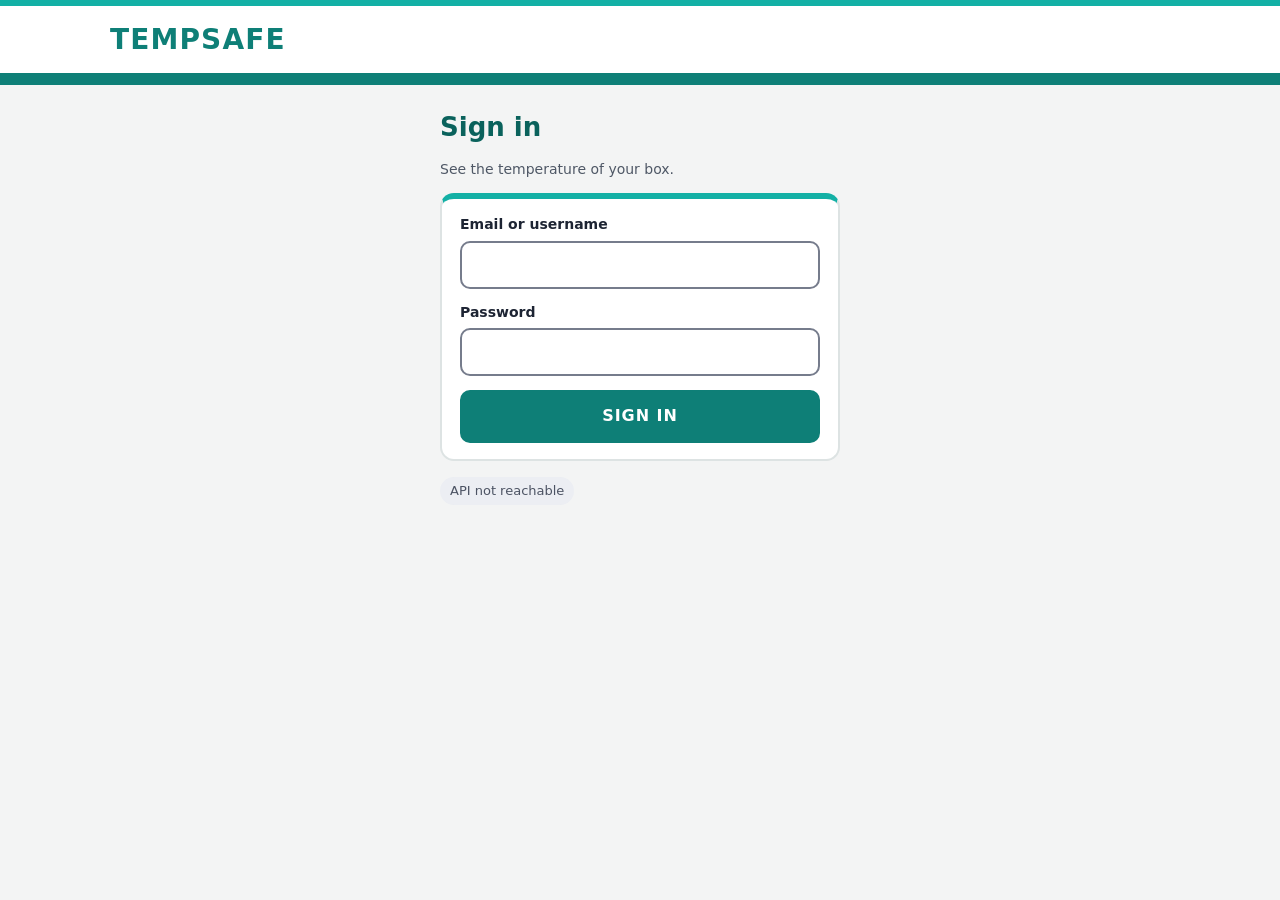
==== frontend/index.html @ 73cc368a "Redesign the dashboard and history for quick reading Show unread alerts, access, freshness and conta" ====
<!doctype html>
<html lang="en">
<head>
    <meta charset="utf-8">
    <meta content="width=device-width, initial-scale=1" name="viewport">
    <title>Sign in – TEMPSAFE</title>
    <link href="css/main.css?v=3" rel="stylesheet">
</head>
<body>
<header class="site-header">
    <div class="header-top">
        <span class="brand">TEMPSAFE</span>
    </div>
    <div aria-hidden="true" class="nav-bar nav-bar-thin"></div>
</header>
<main class="signin">
    <h1 class="signin-title">Sign in</h1>
    <p class="muted">See the temperature of your box.</p>

    <div class="banner" hidden id="signin-message" role="alert"></div>
    <form class="card" id="signin" method="post" novalidate>
        <label for="username">Email or username</label>
        <input autocomplete="username" id="username" name="username" required>
        <label for="password">Password</label>
        <input autocomplete="current-password" id="password" name="password" required type="password">
        <button class="btn" type="submit">Sign in</button>
    </form>

    <p><span class="api-status down" id="api-status" role="status">Checking API…</span></p>
</main>
<script src="js/api.js"></script>
<script src="js/main.js"></script>
<script src="js/signin.js"></script>
</body>
</html>
---- frontend/css/main.css ----
/* TEMPSAFE frontend styles.
   Teal medical palette. Text colours are checked for WCAG AA contrast:
   white on --teal 4.9:1, --teal-dark on --mint 6.5:1. The bright teal is only
   used for decoration (stripes and frames), never for text. */

:root {
    --teal: #0e7f77;
    --teal-dark: #0a625c;
    --teal-bright: #13b0a5;
    --mint: #e8f6f4;
    --mint-line: #b9e3de;
    --ink: #1d2433;
    --muted: #4f5866;
    --line: #dde3e3;
    --bg: #f3f4f4;
    --green: #1e6b34;
    --green-bg: #e5f3e8;
    --amber: #7a5600;
    --amber-bg: #fff3d1;
    --red: #a3222b;
    --red-bg: #fbe4e6;
    --grey: #4c5363;
    --grey-bg: #eceef3;
    --focus: #1d2433;
}

* {
    box-sizing: border-box;
}

body {
    margin: 0;
    font-family: Inter, system-ui, sans-serif;
    font-size: 16px;
    line-height: 1.4;
    color: var(--ink);
    background: var(--bg);
}

main {
    max-width: 760px;
    margin: 0 auto;
    padding: 24px 20px 40px;
}

main.wide {
    max-width: 1100px;
}

:focus-visible {
    outline: 3px solid var(--focus);
    outline-offset: 3px;
}

h1, h2, h3 {
    margin: 0;
}

.muted {
    color: var(--muted);
    font-size: 14px;
}

/* Text for screen readers only */
.visually-hidden {
    position: absolute;
    width: 1px;
    height: 1px;
    padding: 0;
    margin: -1px;
    overflow: hidden;
    clip: rect(0, 0, 0, 0);
    white-space: nowrap;
    border: 0;
}

/* ---------- Header: white brand row + teal navigation bar ---------- */
.site-header {
    background: #fff;
    border-top: 6px solid var(--teal-bright);
}

.header-top {
    max-width: 1100px;
    margin: 0 auto;
    padding: 14px 20px;
    display: flex;
    align-items: center;
    justify-content: space-between;
    gap: 12px;
}

.brand {
    margin: 0;
    font-size: 28px;
    font-weight: 800;
    letter-spacing: 0.04em;
    color: var(--teal);
}

.box-id {
    padding: 6px 12px;
    border: 2px solid var(--mint-line);
    border-radius: 99px;
    background: var(--mint);
    color: var(--teal-dark);
    font-size: 14px;
    font-weight: 700;
}

.nav-bar {
    background: var(--teal);
}

.nav {
    max-width: 1100px;
    margin: 0 auto;
    padding: 0 20px;
    display: flex;
    flex-wrap: wrap;
}

.nav a {
    display: inline-flex;
    align-items: center;
    justify-content: center;
    min-height: 52px;
    min-width: 120px;
    padding: 0 22px;
    border-right: 1px solid rgba(255, 255, 255, 0.25);
    color: #fff;
    font-weight: 700;
    letter-spacing: 0.06em;
    text-transform: uppercase;
    text-decoration: none;
}

.nav a:first-child {
    border-left: 1px solid rgba(255, 255, 255, 0.25);
}

.nav a:hover {
    background: var(--teal-dark);
}

.nav a[aria-current="page"] {
    background: var(--teal-dark);
    box-shadow: inset 0 -4px 0 #fff;
}

.nav a[data-signout] {
    margin-left: auto;
    border-left: 1px solid rgba(255, 255, 255, 0.25);
}

.nav a:focus-visible {
    outline: 3px solid #fff;
    outline-offset: -5px;
}

@media (max-width: 480px) {
    .nav {
        padding: 0;
    }

    .nav a {
        flex: 1;
        min-width: 0;
        padding: 0 8px;
        font-size: 14px;
        letter-spacing: 0.03em;
    }

    .nav a[data-signout] {
        margin-left: 0;
    }
}

/* ---------- Cards and frames ---------- */
.card,
.panel {
    background: #fff;
    border: 2px solid var(--line);
    border-radius: 14px;
    padding: 16px 18px;
    margin-bottom: 14px;
}

.panel-title {
    margin: 0 0 12px;
    font-size: 13px;
    font-weight: 800;
    letter-spacing: 0.08em;
    text-transform: uppercase;
    color: var(--teal-dark);
}

/* ---------- Forms and buttons ---------- */
label {
    display: block;
    font-size: 14px;
    font-weight: 700;
    margin-bottom: 6px;
}

input {
    width: 100%;
    min-height: 48px;
    font: inherit;
    padding: 10px 14px;
    border: 2px solid #767c8c;
    border-radius: 10px;
    margin-bottom: 14px;
}

.btn {
    display: block;
    width: 100%;
    min-height: 52px;
    padding: 13px;
    border: 2px solid var(--teal);
    border-radius: 10px;
    background: var(--teal);
    color: #fff;
    font: inherit;
    font-weight: 800;
    letter-spacing: 0.06em;
    text-transform: uppercase;
    text-align: center;
    text-decoration: none;
    cursor: pointer;
}

.btn:hover {
    background: var(--teal-dark);
}

.api-status {
    display: inline-block;
    padding: 5px 10px;
    border-radius: 99px;
    font-size: 13px;
}

.api-status.ok {
    background: var(--green-bg);
    color: var(--green);
}

.api-status.down {
    background: var(--grey-bg);
    color: var(--grey);
}

.banner {
    margin-bottom: 14px;
    padding: 12px 14px;
    border: 2px solid var(--mint-line);
    border-radius: 12px;
    background: var(--mint);
    color: var(--teal-dark);
    font-size: 15px;
}

.banner.error {
    background: var(--red-bg);
    border-color: var(--red);
    color: var(--red);
}

/* ---------- Sign-in page ---------- */
.signin {
    max-width: 440px;
}

.signin-title {
    margin-bottom: 4px;
    font-size: 26px;
    font-weight: 800;
    color: var(--teal-dark);
}

.signin .card {
    border-top: 6px solid var(--teal-bright);
}

/* ---------- Status card ---------- */
.status {
    margin-bottom: 14px;
    padding: 18px 20px;
    border: 3px solid;
    border-radius: 16px;
}

.status-row {
    display: flex;
    align-items: center;
    gap: 14px;
}

.status-icon {
    flex: none;
    display: flex;
    align-items: center;
    justify-content: center;
    width: 48px;
    height: 48px;
    border-radius: 50%;
    color: #fff;
    font-size: 24px;
    font-weight: 800;
}

.status-title {
    font-size: 32px;
    font-weight: 800;
    letter-spacing: 0.03em;
}

.value {
    margin-top: 12px;
    font-size: 64px;
    font-weight: 800;
    line-height: 1;
}

.value small {
    font-size: 30px;
}

.meta {
    margin-top: 10px;
    font-size: 15px;
    font-weight: 600;
    color: var(--ink);
}

.status .status-text {
    margin: 12px 0 0;
    font-size: 20px;
    font-weight: 800;
}

.normal {
    background: var(--green-bg);
    border-color: var(--green);
    color: var(--green);
}

.normal .status-icon {
    background: var(--green);
}

.warning {
    background: var(--amber-bg);
    border-color: #c89211;
    color: var(--amber);
}

.warning .status-icon {
    background: #946800;
}

.alert {
    background: var(--red-bg);
    border-color: var(--red);
    color: var(--red);
}

.alert .status-icon {
    background: var(--red);
}

.unknown {
    background: var(--grey-bg);
    border-color: #8a90a0;
    color: var(--grey);
}

.unknown .status-icon {
    background: var(--grey);
}

/* ---------- Details ---------- */
.details {
    margin-bottom: 14px;
    background: #fff;
    border: 2px solid var(--teal);
    border-radius: 14px;
}

.details summary {
    min-height: 52px;
    padding: 14px;
    color: var(--teal-dark);
    font-weight: 800;
    letter-spacing: 0.06em;
    text-transform: uppercase;
    text-align: center;
    cursor: pointer;
    list-style: none;
}

.details summary::-webkit-details-marker {
    display: none;
}

.details summary::after {
    content: " ▾";
}

.details[open] summary::after {
    content: " ▴";
}

.kv {
    display: grid;
    grid-template-columns: auto 1fr;
    margin: 0;
    font-size: 16px;
}

.kv dt,
.kv dd {
    margin: 0;
    padding: 10px 0;
    border-top: 1px solid var(--line);
}

.kv dt {
    padding-right: 16px;
    color: var(--muted);
    font-weight: 700;
}

.kv dd {
    font-weight: 600;
}

.details dl.kv {
    padding: 0 18px 8px;
}

/* ---------- Dashboard shortcuts: framed buttons ---------- */
.shortcuts {
    display: grid;
    grid-template-columns: repeat(3, 1fr);
    gap: 12px;
    margin-bottom: 14px;
}

.shortcut {
    display: flex;
    flex-direction: column;
    align-items: center;
    justify-content: center;
    gap: 6px;
    min-height: 96px;
    padding: 14px 8px;
    border: 2px solid var(--teal);
    border-radius: 14px;
    background: #fff;
    color: var(--teal-dark);
    font-weight: 800;
    letter-spacing: 0.04em;
    text-transform: uppercase;
    text-align: center;
    text-decoration: none;
}

.shortcut:hover {
    background: var(--mint);
}

.shortcut-icon {
    font-size: 28px;
    line-height: 1;
}

@media (max-width: 380px) {
    .shortcuts {
        grid-template-columns: 1fr;
    }

    .shortcut {
        flex-direction: row;
        min-height: 56px;
    }
}

/* ---------- Empty states ---------- */
.empty {
    padding: 28px 0;
    text-align: center;
}

.empty h2 {
    font-size: 22px;
}

.empty-icon {
    display: flex;
    align-items: center;
    justify-content: center;
    width: 88px;
    height: 88px;
    margin: 0 auto 16px;
    border-radius: 50%;
    background: var(--grey-bg);
    color: var(--grey);
    font-size: 40px;
    font-weight: 800;
}

/* ---------- Unread alert banner (usability test finding 1) ---------- */
.unread-alert {
    display: flex;
    flex-wrap: wrap;
    align-items: center;
    gap: 14px;
    margin-bottom: 14px;
    padding: 14px 18px;
    border-radius: 14px;
    background: #a4161a;
    color: #fff;
}

.unread-alert-icon {
    font-size: 30px;
    line-height: 1;
}

.unread-alert-text {
    flex: 1 1 180px;
}

.unread-alert-text h2 {
    font-size: 18px;
    color: #fff;
}

.unread-alert-text p {
    margin: 2px 0 0;
    font-size: 15px;
    color: #fff;
}

.unread-alert-btn {
    display: inline-flex;
    align-items: center;
    gap: 8px;
    min-height: 44px;
    padding: 0 22px;
    border: 2px solid #fff;
    border-radius: 99px;
    background: #fff;
    color: #a4161a;
    font-weight: 800;
    letter-spacing: 0.04em;
    text-transform: uppercase;
    text-decoration: none;
}

.unread-alert-btn:hover {
    background: var(--red-bg);
}

.unread-alert-btn:focus-visible {
    outline: 3px solid #fff;
    outline-offset: 3px;
}

/* ---------- History: period and view choosers ---------- */
.history-controls {
    display: grid;
    grid-template-columns: 1fr auto;
    gap: 14px;
    margin-bottom: 14px;
}

.history-controls .panel {
    margin: 0;
}

@media (max-width: 760px) {
    .history-controls {
        grid-template-columns: 1fr;
    }
}

.filter-row {
    display: flex;
    flex-wrap: wrap;
    align-items: flex-end;
    gap: 10px;
}

.filter-buttons,
.view-buttons {
    display: flex;
    flex-wrap: wrap;
    gap: 8px;
}

.filter-btn,
.view-btn {
    min-height: 44px;
    padding: 0 16px;
    border: 2px solid var(--teal);
    border-radius: 10px;
    background: #fff;
    color: var(--teal-dark);
    font: inherit;
    font-weight: 700;
    cursor: pointer;
}

.filter-btn:hover,
.view-btn:hover {
    background: var(--mint);
}

.filter-btn[aria-pressed="true"],
.view-btn[aria-pressed="true"] {
    background: var(--teal);
    color: #fff;
}

.view-btn {
    min-height: 52px;
    padding: 0 20px;
    font-weight: 800;
    letter-spacing: 0.04em;
    text-transform: uppercase;
}

.filter-date {
    display: flex;
    flex-direction: column;
    gap: 4px;
    margin: 0;
    font-weight: 700;
}

.filter-date input {
    width: auto;
    min-height: 44px;
    margin: 0;
    padding: 0 10px;
    border: 2px solid #767c8c;
}

.history-summary {
    margin: 0 0 14px;
    font-size: 15px;
    font-weight: 700;
    color: var(--teal-dark);
}

/* The chosen view: alerts, graph or readings */
.view {
    border-top: 6px solid var(--teal-bright);
}

.view:focus,
.view:focus-visible {
    outline: none;
}

/* ---------- Alerts table (FR-13) ---------- */
.periods-table,
.history-table {
    width: 100%;
    border-collapse: collapse;
    font-size: 16px;
}

.periods-table caption,
.history-table caption {
    padding-bottom: 10px;
    text-align: left;
    font-size: 13px;
    font-weight: 800;
    letter-spacing: 0.08em;
    text-transform: uppercase;
    color: var(--teal-dark);
}

.periods-table th,
.periods-table td,
.history-table th,
.history-table td {
    padding: 10px;
    text-align: left;
    vertical-align: top;
}

.periods-table thead th,
.history-table thead th {
    background: var(--mint);
    color: var(--teal-dark);
    font-size: 13px;
    font-weight: 800;
    letter-spacing: 0.04em;
    text-transform: uppercase;
    border-bottom: 2px solid var(--mint-line);
}

.periods-table tbody th,
.periods-table tbody td {
    background: var(--red-bg);
    color: var(--red);
    border-bottom: 2px solid #fff;
}

.periods-table tbody th {
    white-space: nowrap;
    font-weight: 800;
}

.periods-table td.period-date {
    white-space: nowrap;
    font-weight: 700;
}

.period-note {
    margin: 8px 0 0;
}

.period-none {
    margin: 0;
    padding: 18px;
    border-radius: 12px;
    background: var(--green-bg);
    color: var(--green);
    font-size: 18px;
    font-weight: 800;
    text-align: center;
}

/* ---------- Readings table ---------- */
.table-wrap {
    overflow-x: auto;
}

.history-table td {
    border-bottom: 1px solid var(--line);
}

.history-table tbody tr:nth-child(even) td {
    background: #fafbfb;
}

.cell-warning {
    color: var(--amber);
    font-weight: 700;
}

.tag {
    display: inline-block;
    padding: 3px 10px;
    border-radius: 99px;
    font-size: 13px;
    font-weight: 800;
    white-space: nowrap;
}

.tag.normal {
    background: var(--green-bg);
    color: var(--green);
}

.tag.warning {
    background: var(--amber-bg);
    color: var(--amber);
}

.tag.alert {
    background: var(--red-bg);
    color: var(--red);
}

.tag.unknown {
    background: var(--grey-bg);
    color: var(--grey);
}

@media (max-width: 480px) {
    .periods-table,
    .history-table {
        font-size: 14px;
    }

    .periods-table th,
    .periods-table td,
    .history-table th,
    .history-table td {
        padding: 8px 5px;
    }

    .periods-table tbody th,
    .periods-table td.period-date {
        white-space: normal;
    }
}

/* ---------- Graph ---------- */
.graph {
    margin: 0;
}

.graph svg {
    display: block;
    width: 100%;
    max-width: 720px;
    height: auto;
}

.graph-grid {
    stroke: var(--line);
    stroke-width: 1;
}

.graph-axis {
    fill: var(--muted);
    font-size: 13px;
}

.graph-line {
    fill: none;
    stroke: var(--teal);
    stroke-width: 2.5;
    stroke-linejoin: round;
}

.graph-point {
    fill: var(--teal);
}

.graph-point-high {
    fill: var(--red);
}

.graph-upper {
    stroke: var(--red);
    stroke-width: 1.5;
    stroke-dasharray: 6 4;
}

.graph-warning {
    stroke: #946800;
    stroke-width: 1.5;
    stroke-dasharray: 2 4;
}

.graph-legend {
    display: flex;
    flex-wrap: wrap;
    gap: 6px 18px;
    margin: 10px 0 0;
    padding: 0;
    list-style: none;
    font-size: 14px;
    font-weight: 600;
}

.graph-legend li {
    display: flex;
    align-items: center;
    gap: 6px;
}

.legend-upper,
.legend-warning {
    display: inline-block;
    width: 24px;
    border-top: 2px dashed var(--red);
}

.legend-warning {
    border-top: 2px dotted #946800;
}

.legend-high {
    display: inline-block;
    width: 10px;
    height: 10px;
    border-radius: 50%;
    background: var(--red);
}

.nav-bar-thin {
    height: 12px;
}

/* Missing data on the graph: thin grey dashes, clearly not a measured line */
.graph-gap {
    stroke: #8a90a0;
    stroke-width: 1.5;
    stroke-dasharray: 3 5;
}

.legend-gap {
    display: inline-block;
    width: 24px;
    border-top: 2px dashed #8a90a0;
}
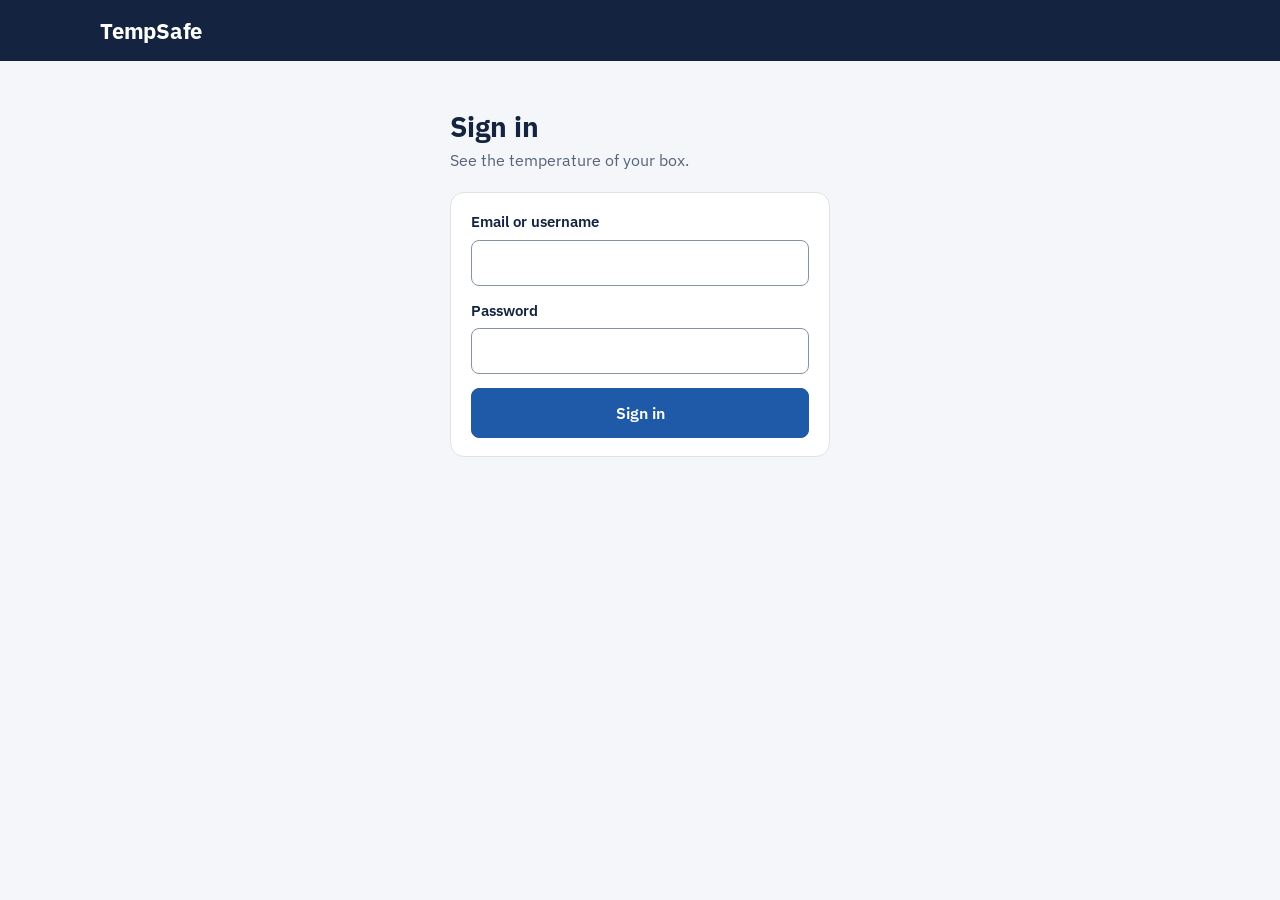
==== commit 9e3eca73: "Frontend: Alerts and Settings pages, notifications and new style Added the Alerts page. The Dashboar" ====
--- a/frontend/index.html
+++ b/frontend/index.html
@@ -3,13 +3,13 @@
 <head>
     <meta charset="utf-8">
     <meta content="width=device-width, initial-scale=1" name="viewport">
-    <title>Sign in – TEMPSAFE</title>
-    <link href="css/main.css?v=3" rel="stylesheet">
+    <title>Sign in – TempSafe</title>
+    <link href="css/main.css?v=35" rel="stylesheet">
 </head>
 <body>
 <header class="site-header">
     <div class="header-top">
-        <span class="brand">TEMPSAFE</span>
+        <span class="brand">TempSafe</span>
     </div>
     <div aria-hidden="true" class="nav-bar nav-bar-thin"></div>
 </header>
@@ -25,11 +25,9 @@
         <input autocomplete="current-password" id="password" name="password" required type="password">
         <button class="btn" type="submit">Sign in</button>
     </form>
-
-    <p><span class="api-status down" id="api-status" role="status">Checking API…</span></p>
 </main>
-<script src="js/api.js"></script>
-<script src="js/main.js"></script>
-<script src="js/signin.js"></script>
+<script src="js/api.js?v=35"></script>
+<script src="js/main.js?v=35"></script>
+<script src="js/signin.js?v=35"></script>
 </body>
 </html>
--- a/frontend/css/main.css
+++ b/frontend/css/main.css
@@ -1,59 +1,127 @@
-/* TEMPSAFE frontend styles.
-   Teal medical palette. Text colours are checked for WCAG AA contrast:
-   white on --teal 4.9:1, --teal-dark on --mint 6.5:1. The bright teal is only
-   used for decoration (stripes and frames), never for text. */
+/* TEMPSAFE styles.
+   Clinical, calm and easy to read at a glance in an ambulance.
+   - Navy for the frame (header), white cards on a cool grey page.
+   - One accent blue for actions. Green, amber and red are kept for status only.
+   - IBM Plex Sans (self-hosted, OFL licence) with tabular numbers for readings.
+   - Sentence case everywhere; no upper-case labels.
+   Contrast: all text pairs meet WCAG AA (4.5:1); lines and borders at least 3:1. */
+
+@font-face {
+    font-family: "IBM Plex Sans";
+    src: url("fonts/ibm-plex-sans-latin-400-normal.woff2") format("woff2");
+    font-weight: 400;
+    font-display: swap;
+}
+
+@font-face {
+    font-family: "IBM Plex Sans";
+    src: url("fonts/ibm-plex-sans-latin-500-normal.woff2") format("woff2");
+    font-weight: 500;
+    font-display: swap;
+}
+
+@font-face {
+    font-family: "IBM Plex Sans";
+    src: url("fonts/ibm-plex-sans-latin-600-normal.woff2") format("woff2");
+    font-weight: 600;
+    font-display: swap;
+}
+
+@font-face {
+    font-family: "IBM Plex Sans";
+    src: url("fonts/ibm-plex-sans-latin-700-normal.woff2") format("woff2");
+    font-weight: 700;
+    font-display: swap;
+}
 
 :root {
-    --teal: #0e7f77;
-    --teal-dark: #0a625c;
-    --teal-bright: #13b0a5;
-    --mint: #e8f6f4;
-    --mint-line: #b9e3de;
-    --ink: #1d2433;
-    --muted: #4f5866;
-    --line: #dde3e3;
-    --bg: #f3f4f4;
-    --green: #1e6b34;
-    --green-bg: #e5f3e8;
-    --amber: #7a5600;
-    --amber-bg: #fff3d1;
-    --red: #a3222b;
-    --red-bg: #fbe4e6;
-    --grey: #4c5363;
-    --grey-bg: #eceef3;
-    --focus: #1d2433;
+    /* Frame and text */
+    --navy: #14233f;
+    --navy-2: #1d3157;
+    --ink: #14233f;
+    --muted: #56647b;
+    --line: #dde3eb;
+    --line-strong: #8792a5;
+    --page: #f4f6f9;
+    --card: #ffffff;
+
+    /* Action colour */
+    --accent: #1e5aa8;
+    --accent-dark: #164784;
+    --accent-soft: #e8f0fa;
+
+    /* Status colours (text / background) */
+    --normal: #1b7a43;
+    --normal-bg: #e6f4ec;
+    --warning: #8a5800;
+    --warning-line: #c48a12;
+    --warning-bg: #fdf3dc;
+    --alert: #b42318;
+    --alert-bg: #fdecea;
+    --grey: #536074;
+    --grey-bg: #eef1f5;
+    --fault: #7c2d12;
+
+    /* Shape */
+    --radius-card: 14px;
+    --radius-control: 8px;
+    --focus: #1e5aa8;
+
+    /* Old names still used by a few rules */
+    --teal: var(--accent);
+    --teal-dark: var(--accent-dark);
+    --mint: var(--accent-soft);
+    --mint-line: #c5d7ee;
+    --green: var(--normal);
+    --green-bg: var(--normal-bg);
+    --amber: var(--warning);
+    --amber-bg: var(--warning-bg);
+    --red: var(--alert);
+    --red-bg: var(--alert-bg);
 }
 
 * {
     box-sizing: border-box;
 }
 
+html {
+    -webkit-text-size-adjust: 100%;
+}
+
 body {
     margin: 0;
-    font-family: Inter, system-ui, sans-serif;
+    font-family: "IBM Plex Sans", "Segoe UI", system-ui, sans-serif;
     font-size: 16px;
-    line-height: 1.4;
+    line-height: 1.5;
     color: var(--ink);
-    background: var(--bg);
+    background: var(--page);
+    font-variant-numeric: tabular-nums;
 }
 
 main {
     max-width: 760px;
     margin: 0 auto;
-    padding: 24px 20px 40px;
+    padding: 28px 20px 48px;
 }
 
 main.wide {
-    max-width: 1100px;
+    max-width: 1120px;
+}
+
+h1,
+h2,
+h3 {
+    margin: 0;
+    line-height: 1.25;
+}
+
+a {
+    color: var(--accent);
 }
 
 :focus-visible {
     outline: 3px solid var(--focus);
-    outline-offset: 3px;
-}
-
-h1, h2, h3 {
-    margin: 0;
+    outline-offset: 2px;
 }
 
 .muted {
@@ -61,7 +129,6 @@
     font-size: 14px;
 }
 
-/* Text for screen readers only */
 .visually-hidden {
     position: absolute;
     width: 1px;
@@ -74,16 +141,16 @@
     border: 0;
 }
 
-/* ---------- Header: white brand row + teal navigation bar ---------- */
+/* ---------- Header: one navy bar with brand, menu and sign out ---------- */
 .site-header {
-    background: #fff;
-    border-top: 6px solid var(--teal-bright);
+    background: var(--navy);
+    color: #fff;
 }
 
 .header-top {
-    max-width: 1100px;
+    max-width: 1120px;
     margin: 0 auto;
-    padding: 14px 20px;
+    padding: 14px 20px 0;
     display: flex;
     align-items: center;
     justify-content: space-between;
@@ -91,333 +158,1069 @@
 }
 
 .brand {
-    margin: 0;
-    font-size: 28px;
-    font-weight: 800;
-    letter-spacing: 0.04em;
-    color: var(--teal);
-}
-
-.box-id {
-    padding: 6px 12px;
-    border: 2px solid var(--mint-line);
-    border-radius: 99px;
-    background: var(--mint);
-    color: var(--teal-dark);
-    font-size: 14px;
+    font-size: 22px;
     font-weight: 700;
+    letter-spacing: -0.01em;
+    color: #fff;
+}
+
+.header-right {
+    display: flex;
+    align-items: center;
+    gap: 10px;
+}
+
+.signout-link {
+    display: inline-flex;
+    align-items: center;
+    min-height: 40px;
+    padding: 0 14px;
+    border: 1.5px solid rgba(255, 255, 255, 0.45);
+    border-radius: var(--radius-control);
+    color: #fff;
+    font-size: 15px;
+    font-weight: 500;
+    text-decoration: none;
+}
+
+.signout-link:hover {
+    background: var(--navy-2);
+}
+
+.signout-link:focus-visible {
+    outline-color: #fff;
 }
 
 .nav-bar {
-    background: var(--teal);
+    background: var(--navy);
+}
+
+.nav-bar-thin {
+    height: 14px;
 }
 
 .nav {
-    max-width: 1100px;
+    max-width: 1120px;
     margin: 0 auto;
-    padding: 0 20px;
-    display: flex;
-    flex-wrap: wrap;
+    padding: 6px 20px 0;
+    display: flex;
+    gap: 4px;
 }
 
 .nav a {
     display: inline-flex;
     align-items: center;
-    justify-content: center;
-    min-height: 52px;
-    min-width: 120px;
-    padding: 0 22px;
-    border-right: 1px solid rgba(255, 255, 255, 0.25);
+    min-height: 48px;
+    padding: 0 16px;
+    border-bottom: 3px solid transparent;
+    color: #c9d4e6;
+    font-size: 16px;
+    font-weight: 500;
+    text-decoration: none;
+}
+
+.nav a:hover {
     color: #fff;
-    font-weight: 700;
-    letter-spacing: 0.06em;
-    text-transform: uppercase;
-    text-decoration: none;
-}
-
-.nav a:first-child {
-    border-left: 1px solid rgba(255, 255, 255, 0.25);
-}
-
-.nav a:hover {
-    background: var(--teal-dark);
 }
 
 .nav a[aria-current="page"] {
-    background: var(--teal-dark);
-    box-shadow: inset 0 -4px 0 #fff;
-}
-
-.nav a[data-signout] {
-    margin-left: auto;
-    border-left: 1px solid rgba(255, 255, 255, 0.25);
+    color: #fff;
+    font-weight: 600;
+    border-bottom-color: #7fb2ef;
 }
 
 .nav a:focus-visible {
     outline: 3px solid #fff;
-    outline-offset: -5px;
+    outline-offset: -4px;
 }
 
 @media (max-width: 480px) {
+    .header-top {
+        padding: 12px 14px 0;
+    }
+
     .nav {
-        padding: 0;
+        padding: 4px 6px 0;
+        gap: 0;
     }
 
     .nav a {
         flex: 1;
-        min-width: 0;
-        padding: 0 8px;
+        justify-content: center;
+        padding: 0 4px;
         font-size: 14px;
-        letter-spacing: 0.03em;
-    }
-
-    .nav a[data-signout] {
-        margin-left: 0;
-    }
-}
-
-/* ---------- Cards and frames ---------- */
+    }
+}
+
+/* ---------- Cards and panels ---------- */
 .card,
 .panel {
-    background: #fff;
-    border: 2px solid var(--line);
-    border-radius: 14px;
-    padding: 16px 18px;
-    margin-bottom: 14px;
+    background: var(--card);
+    border: 1px solid var(--line);
+    border-radius: var(--radius-card);
+    padding: 18px 20px;
+    margin-bottom: 16px;
 }
 
 .panel-title {
     margin: 0 0 12px;
-    font-size: 13px;
-    font-weight: 800;
-    letter-spacing: 0.08em;
-    text-transform: uppercase;
-    color: var(--teal-dark);
+    font-size: 15px;
+    font-weight: 600;
+    color: var(--muted);
 }
 
 /* ---------- Forms and buttons ---------- */
 label {
     display: block;
-    font-size: 14px;
-    font-weight: 700;
     margin-bottom: 6px;
+    font-size: 15px;
+    font-weight: 600;
 }
 
 input {
     width: 100%;
-    min-height: 48px;
+    min-height: 46px;
+    margin-bottom: 14px;
+    padding: 10px 12px;
+    border: 1.5px solid var(--line-strong);
+    border-radius: var(--radius-control);
     font: inherit;
-    padding: 10px 14px;
-    border: 2px solid #767c8c;
-    border-radius: 10px;
-    margin-bottom: 14px;
+    color: var(--ink);
+    background: #fff;
+}
+
+input:focus-visible {
+    outline-offset: 0;
+    border-color: var(--accent);
 }
 
 .btn {
     display: block;
     width: 100%;
-    min-height: 52px;
-    padding: 13px;
-    border: 2px solid var(--teal);
-    border-radius: 10px;
-    background: var(--teal);
+    min-height: 48px;
+    padding: 12px;
+    border: 1.5px solid var(--accent);
+    border-radius: var(--radius-control);
+    background: var(--accent);
     color: #fff;
     font: inherit;
-    font-weight: 800;
-    letter-spacing: 0.06em;
-    text-transform: uppercase;
+    font-weight: 600;
     text-align: center;
     text-decoration: none;
     cursor: pointer;
 }
 
 .btn:hover {
-    background: var(--teal-dark);
+    background: var(--accent-dark);
+}
+
+.btn:disabled {
+    opacity: 0.6;
+    cursor: wait;
+}
+
+.btn-secondary {
+    background: #fff;
+    color: var(--accent);
+}
+
+.btn-secondary:hover {
+    background: var(--accent-soft);
+}
+
+.banner {
+    margin-bottom: 16px;
+    padding: 12px 16px;
+    border: 1px solid #c5d7ee;
+    border-radius: var(--radius-control);
+    background: var(--accent-soft);
+    color: var(--accent-dark);
+    font-size: 15px;
+}
+
+.banner.error {
+    border-color: #f1b3ad;
+    background: var(--alert-bg);
+    color: var(--alert);
+}
+
+.banner.success {
+    border-color: #a9d8bb;
+    background: var(--normal-bg);
+    color: var(--normal);
 }
 
 .api-status {
+    display: none;
+}
+
+/* ---------- Sign-in page ---------- */
+.signin {
+    max-width: 420px;
+    padding-top: 48px;
+}
+
+.signin-title {
+    margin-bottom: 4px;
+    font-size: 28px;
+    font-weight: 700;
+}
+
+.signin .muted {
+    margin: 0 0 20px;
+    font-size: 16px;
+}
+
+/* ---------- Status colours shared by tiles, tags and cards ---------- */
+.status-row {
+    display: flex;
+    align-items: center;
+    gap: 10px;
+}
+
+.status-icon {
+    flex: none;
+    display: inline-flex;
+    align-items: center;
+    justify-content: center;
+    width: 32px;
+    height: 32px;
+    border-radius: 50%;
+    color: #fff;
+    font-size: 17px;
+    font-weight: 700;
+}
+
+.status-title {
+    font-size: 22px;
+    font-weight: 700;
+}
+
+.value {
+    font-size: 64px;
+    font-weight: 600;
+    line-height: 1;
+    letter-spacing: -0.02em;
+}
+
+.value small {
+    margin-left: 2px;
+    font-size: 26px;
+    font-weight: 500;
+    letter-spacing: 0;
+}
+
+.value-old {
+    color: var(--grey);
+}
+
+.status-for {
     display: inline-block;
-    padding: 5px 10px;
-    border-radius: 99px;
-    font-size: 13px;
-}
-
-.api-status.ok {
-    background: var(--green-bg);
-    color: var(--green);
-}
-
-.api-status.down {
+    margin-top: 12px;
+    padding: 3px 12px;
+    border-radius: 999px;
+    background: rgba(20, 35, 63, 0.08);
+    font-size: 15px;
+    font-weight: 600;
+}
+
+.normal { color: var(--normal); }
+.normal .status-icon { background: var(--normal); }
+.warning { color: var(--warning); }
+.warning .status-icon { background: var(--warning-line); color: #3d2700; }
+.alert { color: var(--alert); }
+.alert .status-icon { background: var(--alert); }
+.unknown { color: var(--grey); }
+.unknown .status-icon { background: var(--grey); }
+
+/* ---------- Dashboard ---------- */
+.tiles {
+    display: grid;
+    grid-template-columns: 1.6fr 1fr 1fr 1fr;
+    gap: 16px;
+    margin-bottom: 16px;
+}
+
+@media (max-width: 960px) {
+    .tiles {
+        grid-template-columns: 1fr 1fr;
+    }
+
+    .tile-main {
+        grid-column: 1 / -1;
+    }
+}
+
+@media (max-width: 560px) {
+    .tiles {
+        grid-template-columns: 1fr;
+    }
+}
+
+.tile {
+    padding: 18px 20px;
+    border: 1px solid var(--line);
+    border-radius: var(--radius-card);
+    background: var(--card);
+}
+
+.tile-label {
+    margin: 0 0 10px;
+    font-size: 15px;
+    font-weight: 500;
+    color: var(--muted);
+}
+
+.tile-value {
+    font-size: 32px;
+    font-weight: 600;
+    line-height: 1.1;
+    letter-spacing: -0.01em;
+    white-space: nowrap;
+    color: var(--ink);
+}
+
+.tile-value small {
+    margin-left: 2px;
+    font-size: 17px;
+    font-weight: 500;
+}
+
+.tile-sub {
+    margin: 8px 0 0;
+    font-size: 14px;
+    color: var(--muted);
+}
+
+.tile-alert .tile-value {
+    color: var(--alert);
+}
+
+.tile-none {
+    font-size: 22px;
+    font-weight: 600;
+}
+
+/* The status tile is the one strong element on the page: a status band on the left. */
+.tile.tile-main {
+    position: relative;
+    padding-left: 26px;
+    overflow: hidden;
+}
+
+.tile.tile-main::before {
+    content: "";
+    position: absolute;
+    inset: 0 auto 0 0;
+    width: 8px;
+    background: currentColor;
+}
+
+.tile-main .value {
+    margin-top: 14px;
+}
+
+.tile.tile-main.normal { background: var(--normal-bg); border-color: #b9dcc7; }
+.tile.tile-main.warning { background: var(--warning-bg); border-color: #ecd29a; }
+.tile.tile-main.alert { background: var(--alert-bg); border-color: #f1b3ad; }
+.tile.tile-main.unknown { background: var(--grey-bg); border-color: var(--line); }
+
+.tile-chart {
+    margin-bottom: 16px;
+}
+
+.mini-chart {
+    display: block;
+    width: 100%;
+    height: auto;
+}
+
+.mini-chart .graph-axis {
+    font-size: 15px;
+}
+
+.mini-chart .graph-seg {
+    stroke-width: 3.5;
+}
+
+@media (max-width: 600px) {
+    .mini-chart .graph-axis {
+        font-size: 30px;
+    }
+
+    .mini-chart .graph-seg {
+        stroke-width: 7;
+    }
+}
+
+.chart-empty {
+    margin: 24px 0;
+}
+
+/* Alert banner on the dashboard */
+.unread-alert {
+    display: flex;
+    flex-wrap: wrap;
+    align-items: center;
+    gap: 12px 14px;
+    margin-bottom: 16px;
+    padding: 16px 20px;
+    border-radius: var(--radius-card);
+    background: var(--alert);
+    color: #fff;
+}
+
+.alert-banner-stacked {
+    display: grid;
+    grid-template-columns: auto 1fr;
+}
+
+.alert-banner-stacked .unread-alert-btn {
+    grid-column: 2;
+    justify-self: start;
+}
+
+.unread-alert-icon {
+    font-size: 26px;
+    line-height: 1;
+}
+
+.unread-alert-text h2 {
+    font-size: 19px;
+    font-weight: 600;
+    color: #fff;
+}
+
+.unread-alert-btn {
+    display: inline-flex;
+    align-items: center;
+    gap: 8px;
+    min-height: 44px;
+    padding: 0 20px;
+    border-radius: var(--radius-control);
+    background: #fff;
+    color: var(--alert);
+    font-weight: 600;
+    text-decoration: none;
+}
+
+.unread-alert-btn:hover {
+    background: #fff4f3;
+}
+
+.unread-alert-btn:focus-visible {
+    outline: 3px solid #fff;
+    outline-offset: 3px;
+}
+
+/* Quick links under the dashboard */
+.shortcuts {
+    display: grid;
+    grid-template-columns: repeat(3, 1fr);
+    gap: 16px;
+}
+
+.shortcut {
+    display: flex;
+    align-items: center;
+    justify-content: center;
+    gap: 10px;
+    min-height: 64px;
+    padding: 12px;
+    border: 1px solid var(--line);
+    border-radius: var(--radius-card);
+    background: var(--card);
+    color: var(--accent);
+    font-size: 17px;
+    font-weight: 600;
+    text-decoration: none;
+}
+
+.shortcut:hover {
+    border-color: var(--accent);
+    background: var(--accent-soft);
+}
+
+.shortcut-icon {
+    font-size: 20px;
+    line-height: 1;
+}
+
+@media (max-width: 560px) {
+    .shortcuts {
+        grid-template-columns: 1fr;
+        gap: 10px;
+    }
+}
+
+/* Empty states */
+.empty {
+    padding: 32px 0;
+    text-align: center;
+}
+
+.empty h2 {
+    font-size: 22px;
+}
+
+.empty-icon {
+    display: flex;
+    align-items: center;
+    justify-content: center;
+    width: 72px;
+    height: 72px;
+    margin: 0 auto 14px;
+    border-radius: 50%;
     background: var(--grey-bg);
     color: var(--grey);
-}
-
-.banner {
-    margin-bottom: 14px;
-    padding: 12px 14px;
-    border: 2px solid var(--mint-line);
-    border-radius: 12px;
-    background: var(--mint);
-    color: var(--teal-dark);
+    font-size: 32px;
+}
+
+/* ---------- History and Alerts: period and view choosers ---------- */
+.history-controls {
+    display: grid;
+    grid-template-columns: 1fr auto;
+    gap: 16px;
+    margin-bottom: 16px;
+}
+
+.history-controls .panel {
+    margin: 0;
+}
+
+@media (max-width: 760px) {
+    .history-controls {
+        grid-template-columns: 1fr;
+    }
+}
+
+.filter-row {
+    display: flex;
+    flex-wrap: wrap;
+    align-items: flex-end;
+    gap: 10px;
+}
+
+.filter-buttons,
+.view-buttons {
+    display: inline-flex;
+    flex-wrap: wrap;
+    gap: 0;
+    padding: 3px;
+    border-radius: 10px;
+    background: var(--grey-bg);
+}
+
+.filter-btn,
+.view-btn {
+    min-height: 42px;
+    padding: 0 18px;
+    border: 0;
+    border-radius: var(--radius-control);
+    background: transparent;
+    color: var(--ink);
+    font: inherit;
+    font-weight: 500;
+    cursor: pointer;
+}
+
+.filter-btn:hover,
+.view-btn:hover {
+    background: #e2e7ee;
+}
+
+.filter-btn[aria-pressed="true"],
+.view-btn[aria-pressed="true"] {
+    background: #fff;
+    color: var(--accent);
+    font-weight: 600;
+    box-shadow: 0 1px 3px rgba(20, 35, 63, 0.15);
+}
+
+.filter-date {
+    display: flex;
+    flex-direction: column;
+    gap: 4px;
+    margin: 0;
+    font-size: 14px;
+    font-weight: 500;
+    color: var(--muted);
+}
+
+.filter-date input {
+    width: auto;
+    min-height: 48px;
+    margin: 0;
+    padding: 0 10px;
+}
+
+.history-summary {
+    margin: 0 0 14px;
     font-size: 15px;
-}
-
-.banner.error {
-    background: var(--red-bg);
-    border-color: var(--red);
-    color: var(--red);
-}
-
-/* ---------- Sign-in page ---------- */
-.signin {
-    max-width: 440px;
-}
-
-.signin-title {
-    margin-bottom: 4px;
-    font-size: 26px;
-    font-weight: 800;
-    color: var(--teal-dark);
-}
-
-.signin .card {
-    border-top: 6px solid var(--teal-bright);
-}
-
-/* ---------- Status card ---------- */
-.status {
-    margin-bottom: 14px;
-    padding: 18px 20px;
-    border: 3px solid;
-    border-radius: 16px;
-}
-
-.status-row {
-    display: flex;
-    align-items: center;
-    gap: 14px;
-}
-
-.status-icon {
-    flex: none;
-    display: flex;
+    font-weight: 500;
+    color: var(--muted);
+}
+
+/* The chosen view */
+.view:focus,
+.view:focus-visible {
+    outline: none;
+}
+
+/* ---------- Tables ---------- */
+.table-wrap {
+    overflow-x: auto;
+}
+
+.history-table {
+    width: 100%;
+    border-collapse: collapse;
+    font-size: 16px;
+}
+
+.history-table caption,
+.state-title {
+    margin: 0 0 12px;
+    padding: 0;
+    text-align: left;
+    font-size: 20px;
+    font-weight: 600;
+    color: var(--ink);
+}
+
+.history-table caption {
+    padding-bottom: 12px;
+}
+
+.history-table th,
+.history-table td {
+    padding: 12px;
+    text-align: left;
+    border-bottom: 1px solid var(--line);
+}
+
+.history-table thead th {
+    font-size: 14px;
+    font-weight: 600;
+    color: var(--muted);
+    border-bottom: 1.5px solid var(--line-strong);
+}
+
+.history-table tbody tr:hover td {
+    background: #f8fafc;
+}
+
+.period-date {
+    white-space: nowrap;
+}
+
+.cell-warning {
+    color: var(--warning);
+    font-weight: 600;
+}
+
+.tag {
+    display: inline-flex;
+    align-items: center;
+    gap: 4px;
+    padding: 2px 10px;
+    border-radius: 999px;
+    font-size: 14px;
+    font-weight: 600;
+    white-space: nowrap;
+}
+
+.tag.normal { background: var(--normal-bg); color: var(--normal); }
+.tag.warning { background: var(--warning-bg); color: var(--warning); }
+.tag.alert { background: var(--alert-bg); color: var(--alert); }
+.tag.unknown { background: var(--grey-bg); color: var(--grey); }
+
+.period-none {
+    margin: 0;
+    padding: 20px;
+    border-radius: var(--radius-control);
+    background: var(--normal-bg);
+    color: var(--normal);
+    font-size: 17px;
+    font-weight: 600;
+    text-align: center;
+}
+
+.period-note {
+    margin: 10px 0 0;
+}
+
+.now-chip {
+    display: inline-block;
+    padding: 1px 10px;
+    border-radius: 999px;
+    background: var(--alert);
+    color: #fff;
+    font-size: 14px;
+    font-weight: 600;
+}
+
+/* Notification history and Issues: one row per status change.
+   Each row is lightly tinted with its status colour; the status is a dot and a word. */
+.state-table {
+    width: 100%;
+    border-collapse: separate;
+    border-spacing: 0 6px;
+    font-size: 16px;
+}
+
+.state-table thead th {
+    padding: 0 18px 4px;
+    text-align: left;
+    font-size: 14px;
+    font-weight: 500;
+    color: var(--muted);
+}
+
+.state-table tbody th,
+.state-table tbody td {
+    padding: 14px 18px;
+    text-align: left;
+    background: #fff;
+    border-top: 1px solid var(--line);
+    border-bottom: 1px solid var(--line);
+    font-weight: 400;
+    color: var(--ink);
+    white-space: nowrap;
+}
+
+.state-table tbody th {
+    border-left: 1px solid var(--line);
+    border-radius: 10px 0 0 10px;
+}
+
+.state-table tbody td:last-child {
+    border-right: 1px solid var(--line);
+    border-radius: 0 10px 10px 0;
+}
+
+.state-peak {
+    font-size: 17px;
+    font-weight: 500 !important;
+}
+
+/* Status: a coloured dot and the word in the status colour */
+.state-pill {
+    display: inline-flex;
+    align-items: center;
+    gap: 10px;
+    font-size: 16px;
+    font-weight: 600;
+}
+
+.state-pill > span[aria-hidden="true"] {
+    display: inline-flex;
     align-items: center;
     justify-content: center;
-    width: 48px;
-    height: 48px;
+    width: 24px;
+    height: 24px;
     border-radius: 50%;
     color: #fff;
-    font-size: 24px;
-    font-weight: 800;
-}
-
-.status-title {
-    font-size: 32px;
-    font-weight: 800;
-    letter-spacing: 0.03em;
-}
-
-.value {
-    margin-top: 12px;
-    font-size: 64px;
-    font-weight: 800;
-    line-height: 1;
-}
-
-.value small {
-    font-size: 30px;
-}
-
-.meta {
-    margin-top: 10px;
+    font-size: 13px;
+}
+
+.state-table tr.state-hot th, .state-table tr.state-hot td { background: #fdf4f3; border-color: #f4cfcb; }
+.state-hot .state-pill { color: var(--alert); }
+.state-hot .state-pill > span[aria-hidden="true"] { background: var(--alert); }
+
+.state-table tr.state-warning th, .state-table tr.state-warning td { background: #fffaf0; border-color: #f0dfb3; }
+.state-warning .state-pill { color: var(--warning); }
+.state-warning .state-pill > span[aria-hidden="true"] { background: var(--warning-line); color: #3d2700; }
+
+.state-table tr.state-normal th, .state-table tr.state-normal td { background: #fff; }
+.state-normal .state-pill { color: var(--normal); }
+.state-normal .state-pill > span[aria-hidden="true"] { background: var(--normal); }
+
+.state-table tr.state-fault th, .state-table tr.state-fault td { background: #fbf5f2; border-color: #ebd3c7; }
+.state-fault .state-pill { color: var(--fault); }
+.state-fault .state-pill > span[aria-hidden="true"] { background: var(--fault); }
+
+.state-table tr.state-offline th, .state-table tr.state-offline td { background: #f6f7f9; }
+.state-offline .state-pill { color: var(--grey); }
+.state-offline .state-pill > span[aria-hidden="true"] { background: var(--grey); }
+
+.state-table .now-chip {
+    background: transparent;
+    border: 1.5px solid currentColor;
+    color: var(--ink);
+}
+
+/* Phone: each row becomes a card with labels */
+@media (max-width: 600px) {
+    .state-table,
+    .state-table tbody,
+    .state-table tr,
+    .state-table th,
+    .state-table td {
+        display: block;
+    }
+
+    .state-table thead {
+        position: absolute;
+        width: 1px;
+        height: 1px;
+        overflow: hidden;
+        clip: rect(0, 0, 0, 0);
+    }
+
+    .state-table tr {
+        margin-bottom: 10px;
+        border: 1px solid var(--line);
+        border-radius: 10px;
+        background: #fff;
+        overflow: hidden;
+    }
+
+    tr.state-hot { border-color: #f4cfcb; background: #fdf4f3; }
+    tr.state-warning { border-color: #f0dfb3; background: #fffaf0; }
+    tr.state-fault { border-color: #ebd3c7; background: #fbf5f2; }
+    tr.state-offline { background: #f6f7f9; }
+
+    .state-table tbody th,
+    .state-table tbody td {
+        display: flex;
+        justify-content: space-between;
+        gap: 12px;
+        padding: 7px 14px;
+        border: 0 !important;
+        border-radius: 0 !important;
+        background: transparent;
+        white-space: normal;
+    }
+
+    .state-table tbody th {
+        padding-top: 12px;
+    }
+
+    .state-table tbody td:last-child {
+        padding-bottom: 12px;
+    }
+
+    .state-table tbody td::before {
+        content: attr(data-label);
+        color: var(--muted);
+        font-size: 14px;
+    }
+}
+
+/* ---------- Graph ---------- */
+.graph {
+    margin: 0;
+    padding: 18px 18px 12px;
+    border: 1px solid var(--line);
+    border-radius: var(--radius-card);
+    background: #fff;
+    overflow-x: auto;
+}
+
+.graph svg {
+    display: block;
+    width: 100%;
+    min-width: 560px;
+    height: auto;
+}
+
+.graph-head {
+    display: flex;
+    flex-wrap: wrap;
+    align-items: center;
+    justify-content: space-between;
+    gap: 8px;
+    margin-bottom: 4px;
+}
+
+.graph-name {
+    font-size: 20px;
+    font-weight: 600;
+}
+
+.graph-date {
+    padding: 4px 12px;
+    border-radius: 999px;
+    background: var(--accent-soft);
+    color: var(--accent-dark);
     font-size: 15px;
     font-weight: 600;
-    color: var(--ink);
-}
-
-.status .status-text {
-    margin: 12px 0 0;
-    font-size: 20px;
-    font-weight: 800;
-}
-
-.normal {
-    background: var(--green-bg);
-    border-color: var(--green);
-    color: var(--green);
-}
-
-.normal .status-icon {
-    background: var(--green);
-}
-
-.warning {
-    background: var(--amber-bg);
-    border-color: #c89211;
-    color: var(--amber);
-}
-
-.warning .status-icon {
-    background: #946800;
-}
-
-.alert {
-    background: var(--red-bg);
-    border-color: var(--red);
-    color: var(--red);
-}
-
-.alert .status-icon {
-    background: var(--red);
-}
-
-.unknown {
-    background: var(--grey-bg);
-    border-color: #8a90a0;
-    color: var(--grey);
-}
-
-.unknown .status-icon {
-    background: var(--grey);
-}
-
-/* ---------- Details ---------- */
-.details {
-    margin-bottom: 14px;
-    background: #fff;
-    border: 2px solid var(--teal);
-    border-radius: 14px;
-}
-
-.details summary {
-    min-height: 52px;
+}
+
+.graph-grid { stroke: #e7ebf1; stroke-width: 1; }
+.graph-grid-v { stroke: #eef1f5; stroke-width: 1; }
+.graph-axis { fill: var(--muted); font-size: 14px; }
+.graph-axis-title { fill: var(--muted); font-size: 14px; font-weight: 600; }
+.graph-axis-line { stroke: var(--line-strong); stroke-width: 1.5; }
+
+.graph-upper { stroke: var(--alert); stroke-width: 1.5; stroke-dasharray: 6 5; }
+.graph-warning { stroke: var(--warning-line); stroke-width: 1.5; stroke-dasharray: 2 5; }
+
+.graph-seg { stroke-width: 3; stroke-linecap: round; }
+.graph-seg.line-normal { stroke: var(--normal); }
+.graph-seg.line-warning { stroke: var(--warning-line); }
+.graph-seg.line-alert { stroke: var(--alert); }
+.graph-dot.line-normal { fill: var(--normal); }
+.graph-dot.line-warning { fill: var(--warning-line); }
+.graph-dot.line-alert { fill: var(--alert); }
+
+.graph-hit { fill: transparent; }
+.graph-hit:hover { fill: rgba(20, 35, 63, 0.15); }
+
+.band-fault { fill: var(--alert); fill-opacity: 0.16; }
+.band-nodata,
+.band-gap { fill: #8792a5; fill-opacity: 0.18; }
+
+.graph-legend {
+    display: flex;
+    flex-wrap: wrap;
+    gap: 6px 20px;
+    margin: 10px 0 0;
+    padding: 0;
+    list-style: none;
+    font-size: 14px;
+    color: var(--muted);
+}
+
+.graph-legend li {
+    display: flex;
+    align-items: center;
+    gap: 8px;
+}
+
+.legend-line {
+    display: inline-block;
+    width: 22px;
+    border-top: 3px solid;
+}
+
+.legend-line.line-normal { border-top-color: var(--normal); }
+.legend-line.line-warning { border-top-color: var(--warning-line); }
+.legend-line.line-alert { border-top-color: var(--alert); }
+
+.legend-upper {
+    display: inline-block;
+    width: 22px;
+    border-top: 2px dashed var(--alert);
+}
+
+.legend-band {
+    display: inline-block;
+    width: 16px;
+    height: 12px;
+    border-radius: 3px;
+}
+
+.legend-fault { background: rgba(180, 35, 24, 0.25); }
+.legend-nodata { background: rgba(135, 146, 165, 0.35); }
+
+/* ---------- Settings ---------- */
+.limits-now {
+    margin: 0 0 16px;
+    padding: 12px 14px;
+    border-radius: var(--radius-control);
+    background: var(--accent-soft);
+    color: var(--accent-dark);
+}
+
+.limit-grid {
+    display: grid;
+    grid-template-columns: repeat(3, 1fr);
+    gap: 12px;
+}
+
+@media (max-width: 560px) {
+    .limit-grid {
+        grid-template-columns: 1fr;
+    }
+}
+
+.limit-field {
     padding: 14px;
-    color: var(--teal-dark);
-    font-weight: 800;
-    letter-spacing: 0.06em;
-    text-transform: uppercase;
-    text-align: center;
-    cursor: pointer;
-    list-style: none;
-}
-
-.details summary::-webkit-details-marker {
+    border: 1px solid var(--line);
+    border-radius: 10px;
+}
+
+.limit-field label {
+    margin: 0 0 10px;
+    font-size: 16px;
+    font-weight: 600;
+}
+
+.limit-hint {
+    margin: 2px 0 10px;
+    font-size: 14px;
+    color: var(--muted);
+}
+
+.limit-input {
+    display: flex;
+    align-items: center;
+    gap: 8px;
+    font-size: 18px;
+    font-weight: 500;
+    color: var(--muted);
+}
+
+.limit-input input {
+    margin: 0;
+    font-size: 22px;
+    font-weight: 600;
+}
+
+.field-error {
+    margin: 6px 0 0;
+    color: var(--alert);
+    font-size: 14px;
+    font-weight: 600;
+}
+
+.field-error:empty {
     display: none;
 }
 
-.details summary::after {
-    content: " ▾";
-}
-
-.details[open] summary::after {
-    content: " ▴";
+input[aria-invalid="true"] {
+    border-color: var(--alert);
+}
+
+#limits-form .btn {
+    margin-top: 16px;
+}
+
+.confirm {
+    margin-top: 16px;
+    padding: 16px;
+    border: 1.5px solid var(--accent);
+    border-radius: var(--radius-card);
+    background: var(--accent-soft);
+}
+
+.confirm:focus {
+    outline: none;
+}
+
+.confirm:focus-visible {
+    outline: 3px solid var(--focus);
+    outline-offset: 3px;
+}
+
+.confirm h3 {
+    margin-bottom: 8px;
+    font-size: 18px;
+}
+
+.confirm-buttons {
+    display: grid;
+    grid-template-columns: 1fr 1fr;
+    gap: 10px;
+    margin-top: 14px;
 }
 
 .kv {
     display: grid;
     grid-template-columns: auto 1fr;
     margin: 0;
-    font-size: 16px;
 }
 
 .kv dt,
@@ -430,478 +1233,160 @@
 .kv dt {
     padding-right: 16px;
     color: var(--muted);
-    font-weight: 700;
 }
 
 .kv dd {
-    font-weight: 600;
-}
-
-.details dl.kv {
-    padding: 0 18px 8px;
-}
-
-/* ---------- Dashboard shortcuts: framed buttons ---------- */
-.shortcuts {
+    font-weight: 500;
+}
+
+/* Notifications switch */
+.switch-row {
+    display: flex;
+    align-items: center;
+    justify-content: space-between;
+    gap: 16px;
+}
+
+.switch-label {
+    font-size: 17px;
+    font-weight: 600;
+}
+
+.switch {
+    position: relative;
+    display: inline-flex;
+    align-items: center;
+    width: 80px;
+    height: 40px;
+    padding: 0 10px;
+    border: 1.5px solid var(--line-strong);
+    border-radius: 999px;
+    background: #fff;
+    color: var(--grey);
+    font: inherit;
+    font-weight: 600;
+    cursor: pointer;
+}
+
+.switch-thumb {
+    position: absolute;
+    top: 4px;
+    left: 4px;
+    width: 29px;
+    height: 29px;
+    border-radius: 50%;
+    background: var(--line-strong);
+    transition: left 0.15s;
+}
+
+.switch-text {
+    margin-left: auto;
+    font-size: 14px;
+}
+
+.switch[aria-checked="true"] {
+    border-color: var(--accent);
+    background: var(--accent);
+    color: #fff;
+}
+
+.switch[aria-checked="true"] .switch-thumb {
+    left: 45px;
+    background: #fff;
+}
+
+.switch[aria-checked="true"] .switch-text {
+    margin-left: 0;
+    margin-right: auto;
+}
+
+.switch:disabled {
+    opacity: 0.6;
+    cursor: not-allowed;
+}
+
+.switch-help {
+    margin: 10px 0 0;
+}
+
+/* ---------- Pop-up notifications ---------- */
+.popup-area {
+    position: fixed;
+    right: 16px;
+    bottom: 16px;
+    z-index: 50;
     display: grid;
-    grid-template-columns: repeat(3, 1fr);
+    gap: 10px;
+    width: min(380px, calc(100vw - 32px));
+}
+
+.popup {
+    display: flex;
+    align-items: flex-start;
     gap: 12px;
-    margin-bottom: 14px;
-}
-
-.shortcut {
-    display: flex;
-    flex-direction: column;
-    align-items: center;
-    justify-content: center;
-    gap: 6px;
-    min-height: 96px;
-    padding: 14px 8px;
-    border: 2px solid var(--teal);
-    border-radius: 14px;
-    background: #fff;
-    color: var(--teal-dark);
-    font-weight: 800;
-    letter-spacing: 0.04em;
-    text-transform: uppercase;
-    text-align: center;
-    text-decoration: none;
-}
-
-.shortcut:hover {
-    background: var(--mint);
-}
-
-.shortcut-icon {
-    font-size: 28px;
+    padding: 14px 10px 14px 16px;
+    border-radius: 12px;
+    background: var(--alert);
+    color: #fff;
+    box-shadow: 0 10px 28px rgba(20, 35, 63, 0.28);
+}
+
+.popup-low,
+.popup-high { background: var(--alert); }
+.popup-back { background: var(--normal); }
+.popup-offline { background: var(--grey); }
+.popup-fault { background: var(--fault); }
+
+.popup-icon {
+    font-size: 22px;
+    line-height: 1.2;
+}
+
+.popup-text {
+    flex: 1;
+    display: grid;
+    gap: 2px;
+}
+
+.popup-text strong {
+    font-size: 17px;
+    font-weight: 600;
+}
+
+.popup-text span {
+    font-size: 15px;
+}
+
+.popup-close {
+    flex: none;
+    width: 44px;
+    height: 44px;
+    margin: -8px -2px -8px 0;
+    border: 0;
+    border-radius: 50%;
+    background: transparent;
+    color: #fff;
+    font-size: 24px;
     line-height: 1;
-}
-
-@media (max-width: 380px) {
-    .shortcuts {
-        grid-template-columns: 1fr;
-    }
-
-    .shortcut {
-        flex-direction: row;
-        min-height: 56px;
-    }
-}
-
-/* ---------- Empty states ---------- */
-.empty {
-    padding: 28px 0;
-    text-align: center;
-}
-
-.empty h2 {
-    font-size: 22px;
-}
-
-.empty-icon {
-    display: flex;
-    align-items: center;
-    justify-content: center;
-    width: 88px;
-    height: 88px;
-    margin: 0 auto 16px;
-    border-radius: 50%;
-    background: var(--grey-bg);
-    color: var(--grey);
-    font-size: 40px;
-    font-weight: 800;
-}
-
-/* ---------- Unread alert banner (usability test finding 1) ---------- */
-.unread-alert {
-    display: flex;
-    flex-wrap: wrap;
-    align-items: center;
-    gap: 14px;
-    margin-bottom: 14px;
-    padding: 14px 18px;
-    border-radius: 14px;
-    background: #a4161a;
-    color: #fff;
-}
-
-.unread-alert-icon {
-    font-size: 30px;
-    line-height: 1;
-}
-
-.unread-alert-text {
-    flex: 1 1 180px;
-}
-
-.unread-alert-text h2 {
-    font-size: 18px;
-    color: #fff;
-}
-
-.unread-alert-text p {
-    margin: 2px 0 0;
-    font-size: 15px;
-    color: #fff;
-}
-
-.unread-alert-btn {
-    display: inline-flex;
-    align-items: center;
-    gap: 8px;
-    min-height: 44px;
-    padding: 0 22px;
-    border: 2px solid #fff;
-    border-radius: 99px;
-    background: #fff;
-    color: #a4161a;
-    font-weight: 800;
-    letter-spacing: 0.04em;
-    text-transform: uppercase;
-    text-decoration: none;
-}
-
-.unread-alert-btn:hover {
-    background: var(--red-bg);
-}
-
-.unread-alert-btn:focus-visible {
+    cursor: pointer;
+}
+
+.popup-close:hover {
+    background: rgba(255, 255, 255, 0.15);
+}
+
+.popup-close:focus-visible {
     outline: 3px solid #fff;
-    outline-offset: 3px;
-}
-
-/* ---------- History: period and view choosers ---------- */
-.history-controls {
-    display: grid;
-    grid-template-columns: 1fr auto;
-    gap: 14px;
-    margin-bottom: 14px;
-}
-
-.history-controls .panel {
-    margin: 0;
-}
-
-@media (max-width: 760px) {
-    .history-controls {
-        grid-template-columns: 1fr;
-    }
-}
-
-.filter-row {
-    display: flex;
-    flex-wrap: wrap;
-    align-items: flex-end;
-    gap: 10px;
-}
-
-.filter-buttons,
-.view-buttons {
-    display: flex;
-    flex-wrap: wrap;
-    gap: 8px;
-}
-
-.filter-btn,
-.view-btn {
-    min-height: 44px;
-    padding: 0 16px;
-    border: 2px solid var(--teal);
-    border-radius: 10px;
-    background: #fff;
-    color: var(--teal-dark);
-    font: inherit;
-    font-weight: 700;
-    cursor: pointer;
-}
-
-.filter-btn:hover,
-.view-btn:hover {
-    background: var(--mint);
-}
-
-.filter-btn[aria-pressed="true"],
-.view-btn[aria-pressed="true"] {
-    background: var(--teal);
-    color: #fff;
-}
-
-.view-btn {
-    min-height: 52px;
-    padding: 0 20px;
-    font-weight: 800;
-    letter-spacing: 0.04em;
-    text-transform: uppercase;
-}
-
-.filter-date {
-    display: flex;
-    flex-direction: column;
-    gap: 4px;
-    margin: 0;
-    font-weight: 700;
-}
-
-.filter-date input {
-    width: auto;
-    min-height: 44px;
-    margin: 0;
-    padding: 0 10px;
-    border: 2px solid #767c8c;
-}
-
-.history-summary {
-    margin: 0 0 14px;
-    font-size: 15px;
-    font-weight: 700;
-    color: var(--teal-dark);
-}
-
-/* The chosen view: alerts, graph or readings */
-.view {
-    border-top: 6px solid var(--teal-bright);
-}
-
-.view:focus,
-.view:focus-visible {
-    outline: none;
-}
-
-/* ---------- Alerts table (FR-13) ---------- */
-.periods-table,
-.history-table {
-    width: 100%;
-    border-collapse: collapse;
-    font-size: 16px;
-}
-
-.periods-table caption,
-.history-table caption {
-    padding-bottom: 10px;
-    text-align: left;
-    font-size: 13px;
-    font-weight: 800;
-    letter-spacing: 0.08em;
-    text-transform: uppercase;
-    color: var(--teal-dark);
-}
-
-.periods-table th,
-.periods-table td,
-.history-table th,
-.history-table td {
-    padding: 10px;
-    text-align: left;
-    vertical-align: top;
-}
-
-.periods-table thead th,
-.history-table thead th {
-    background: var(--mint);
-    color: var(--teal-dark);
-    font-size: 13px;
-    font-weight: 800;
-    letter-spacing: 0.04em;
-    text-transform: uppercase;
-    border-bottom: 2px solid var(--mint-line);
-}
-
-.periods-table tbody th,
-.periods-table tbody td {
-    background: var(--red-bg);
-    color: var(--red);
-    border-bottom: 2px solid #fff;
-}
-
-.periods-table tbody th {
-    white-space: nowrap;
-    font-weight: 800;
-}
-
-.periods-table td.period-date {
-    white-space: nowrap;
-    font-weight: 700;
-}
-
-.period-note {
-    margin: 8px 0 0;
-}
-
-.period-none {
-    margin: 0;
-    padding: 18px;
-    border-radius: 12px;
-    background: var(--green-bg);
-    color: var(--green);
-    font-size: 18px;
-    font-weight: 800;
-    text-align: center;
-}
-
-/* ---------- Readings table ---------- */
-.table-wrap {
-    overflow-x: auto;
-}
-
-.history-table td {
-    border-bottom: 1px solid var(--line);
-}
-
-.history-table tbody tr:nth-child(even) td {
-    background: #fafbfb;
-}
-
-.cell-warning {
-    color: var(--amber);
-    font-weight: 700;
-}
-
-.tag {
-    display: inline-block;
-    padding: 3px 10px;
-    border-radius: 99px;
-    font-size: 13px;
-    font-weight: 800;
-    white-space: nowrap;
-}
-
-.tag.normal {
-    background: var(--green-bg);
-    color: var(--green);
-}
-
-.tag.warning {
-    background: var(--amber-bg);
-    color: var(--amber);
-}
-
-.tag.alert {
-    background: var(--red-bg);
-    color: var(--red);
-}
-
-.tag.unknown {
-    background: var(--grey-bg);
-    color: var(--grey);
-}
-
-@media (max-width: 480px) {
-    .periods-table,
-    .history-table {
-        font-size: 14px;
-    }
-
-    .periods-table th,
-    .periods-table td,
-    .history-table th,
-    .history-table td {
-        padding: 8px 5px;
-    }
-
-    .periods-table tbody th,
-    .periods-table td.period-date {
-        white-space: normal;
-    }
-}
-
-/* ---------- Graph ---------- */
-.graph {
-    margin: 0;
-}
-
-.graph svg {
-    display: block;
-    width: 100%;
-    max-width: 720px;
-    height: auto;
-}
-
-.graph-grid {
-    stroke: var(--line);
-    stroke-width: 1;
-}
-
-.graph-axis {
-    fill: var(--muted);
-    font-size: 13px;
-}
-
-.graph-line {
-    fill: none;
-    stroke: var(--teal);
-    stroke-width: 2.5;
-    stroke-linejoin: round;
-}
-
-.graph-point {
-    fill: var(--teal);
-}
-
-.graph-point-high {
-    fill: var(--red);
-}
-
-.graph-upper {
-    stroke: var(--red);
-    stroke-width: 1.5;
-    stroke-dasharray: 6 4;
-}
-
-.graph-warning {
-    stroke: #946800;
-    stroke-width: 1.5;
-    stroke-dasharray: 2 4;
-}
-
-.graph-legend {
-    display: flex;
-    flex-wrap: wrap;
-    gap: 6px 18px;
-    margin: 10px 0 0;
-    padding: 0;
-    list-style: none;
-    font-size: 14px;
-    font-weight: 600;
-}
-
-.graph-legend li {
-    display: flex;
-    align-items: center;
-    gap: 6px;
-}
-
-.legend-upper,
-.legend-warning {
-    display: inline-block;
-    width: 24px;
-    border-top: 2px dashed var(--red);
-}
-
-.legend-warning {
-    border-top: 2px dotted #946800;
-}
-
-.legend-high {
-    display: inline-block;
-    width: 10px;
-    height: 10px;
-    border-radius: 50%;
-    background: var(--red);
-}
-
-.nav-bar-thin {
-    height: 12px;
-}
-
-/* Missing data on the graph: thin grey dashes, clearly not a measured line */
-.graph-gap {
-    stroke: #8a90a0;
-    stroke-width: 1.5;
-    stroke-dasharray: 3 5;
-}
-
-.legend-gap {
-    display: inline-block;
-    width: 24px;
-    border-top: 2px dashed #8a90a0;
-}
+    outline-offset: -3px;
+}
+
+@media (prefers-reduced-motion: reduce) {
+    * {
+        transition: none !important;
+    }
+}
+
+/* Last hour chart legend (same colours as the History graph) */
+.mini-legend {
+    margin-top: 8px;
+}
